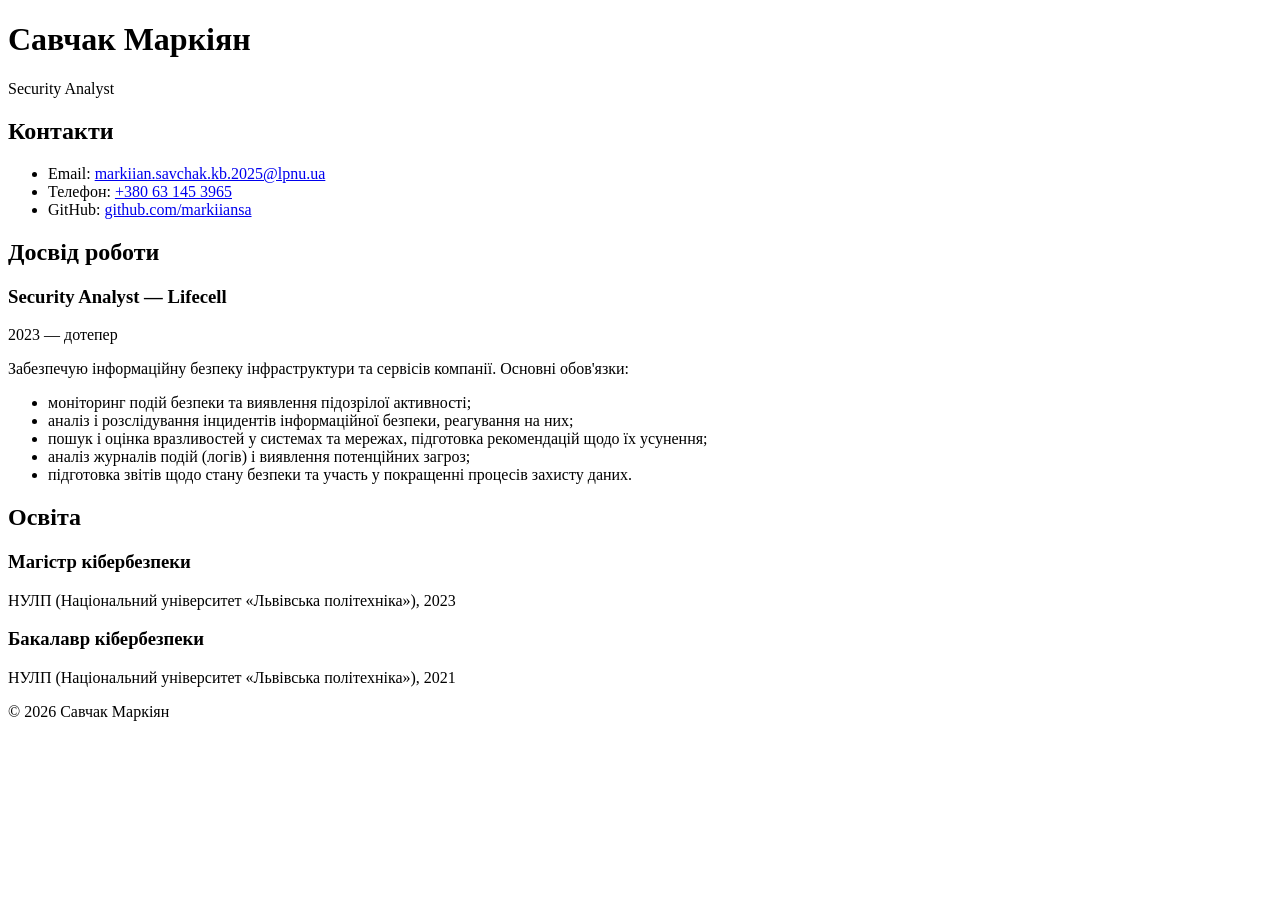
==== index.html @ 3d5c34f7 "Initial commit of CV structure" ====
<!DOCTYPE html>
<html lang="uk">
<head>
  <meta charset="UTF-8">
  <meta name="viewport" content="width=device-width, initial-scale=1.0">
  <meta name="description" content="Резюме Савчака Маркіяна — Security Analyst">
  <title>Резюме — Савчак Маркіян</title>
</head>
<body>

  <header>
    <h1>Савчак Маркіян</h1>
    <p>Security Analyst</p>
  </header>

  <main>
    <section id="contacts">
      <h2>Контакти</h2>
      <ul>
        <li>Email: <a href="mailto:markiian.savchak.kb.2025@lpnu.ua">markiian.savchak.kb.2025@lpnu.ua</a></li>
        <li>Телефон: <a href="tel:+380631453965">+380 63 145 3965</a></li>
        <li>GitHub: <a href="https://github.com/markiiansa" target="_blank" rel="noopener noreferrer">github.com/markiiansa</a></li>
      </ul>
    </section>

    <section id="experience">
      <h2>Досвід роботи</h2>
      <article>
        <h3>Security Analyst — Lifecell</h3>
        <p><time datetime="2023">2023</time> — дотепер</p>
        <p>Забезпечую інформаційну безпеку інфраструктури та сервісів компанії. Основні обов'язки:</p>
        <ul>
          <li>моніторинг подій безпеки та виявлення підозрілої активності;</li>
          <li>аналіз і розслідування інцидентів інформаційної безпеки, реагування на них;</li>
          <li>пошук і оцінка вразливостей у системах та мережах, підготовка рекомендацій щодо їх усунення;</li>
          <li>аналіз журналів подій (логів) і виявлення потенційних загроз;</li>
          <li>підготовка звітів щодо стану безпеки та участь у покращенні процесів захисту даних.</li>
        </ul>
      </article>
    </section>

    <section id="education">
      <h2>Освіта</h2>
      <article>
        <h3>Магістр кібербезпеки</h3>
        <p>НУЛП (Національний університет «Львівська політехніка»), <time datetime="2023">2023</time></p>
      </article>
      <article>
        <h3>Бакалавр кібербезпеки</h3>
        <p>НУЛП (Національний університет «Львівська політехніка»), <time datetime="2021">2021</time></p>
      </article>
    </section>
  </main>

  <footer>
    <p>&copy; 2026 Савчак Маркіян</p>
  </footer>

</body>
</html>
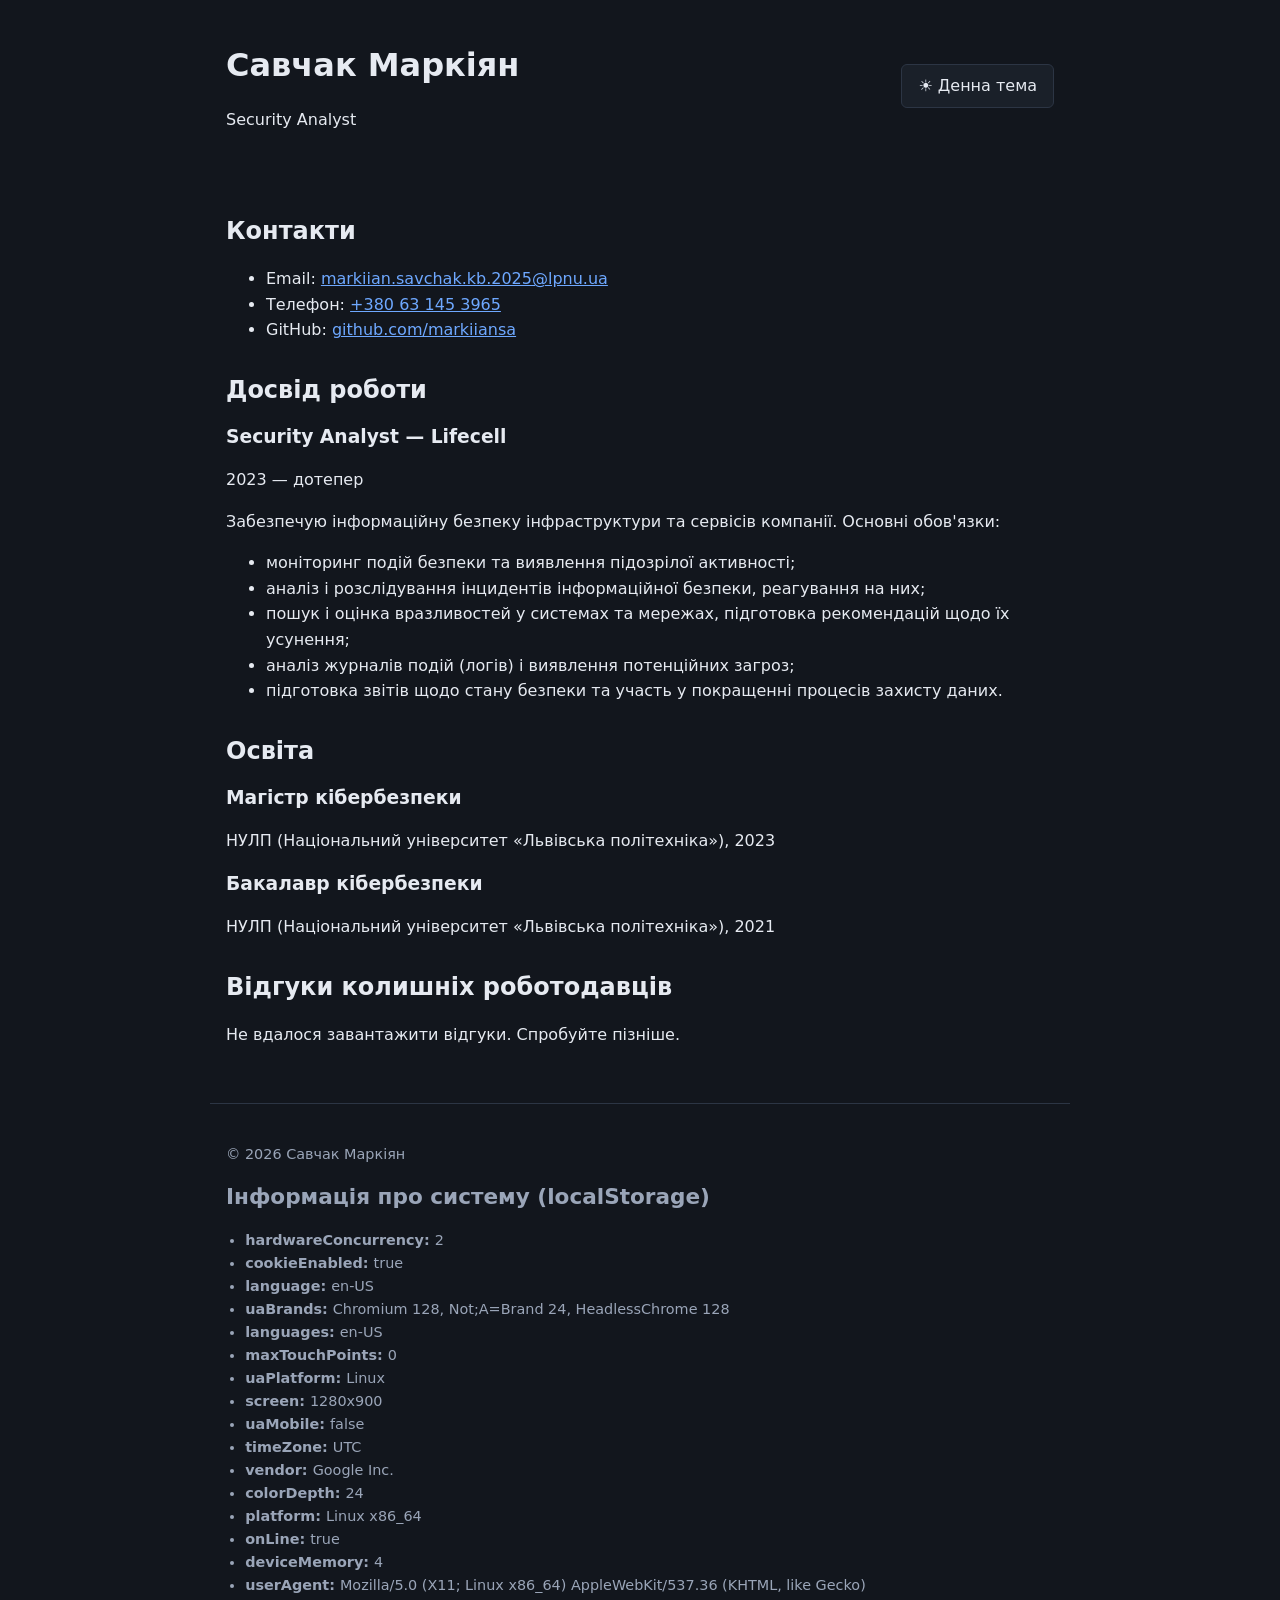
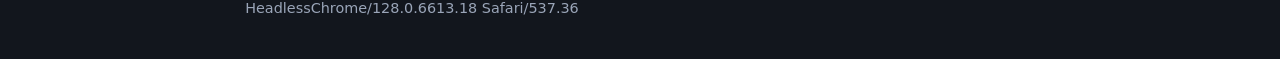
==== commit 234d373d: "Lab 4: JavaScript + React" ====
--- a/index.html
+++ b/index.html
@@ -1,16 +1,19 @@
 <!DOCTYPE html>
-<html lang="uk">
+<html lang="uk" data-theme="light">
 <head>
   <meta charset="UTF-8">
   <meta name="viewport" content="width=device-width, initial-scale=1.0">
   <meta name="description" content="Резюме Савчака Маркіяна — Security Analyst">
   <title>Резюме — Савчак Маркіян</title>
+  <link rel="stylesheet" href="css/style.css">
 </head>
 <body>
-
   <header>
-    <h1>Савчак Маркіян</h1>
-    <p>Security Analyst</p>
+    <div>
+      <h1>Савчак Маркіян</h1>
+      <p>Security Analyst</p>
+    </div>
+    <button id="theme-toggle" type="button" aria-label="Перемкнути тему">🌙 Нічна тема</button>
   </header>
 
   <main>
@@ -50,11 +53,46 @@
         <p>НУЛП (Національний університет «Львівська політехніка»), <time datetime="2021">2021</time></p>
       </article>
     </section>
+
+    <section id="reviews">
+      <h2>Відгуки колишніх роботодавців</h2>
+      <p id="reviews-status">Завантаження відгуків…</p>
+      <div id="reviews-list"></div>
+    </section>
   </main>
 
   <footer>
     <p>&copy; 2026 Савчак Маркіян</p>
+    <h2>Інформація про систему (localStorage)</h2>
+    <ul id="storage-info"></ul>
   </footer>
 
+  <!-- Модальне вікно зворотного зв'язку (з'являється через 1 хвилину) -->
+  <div id="feedback-modal" class="modal" role="dialog" aria-modal="true" aria-labelledby="feedback-title" hidden>
+    <div class="modal-content">
+      <h2 id="feedback-title">Зворотний зв'язок</h2>
+      <!-- Замініть YOUR_FORM_ID на endpoint зі свого акаунта Formspree -->
+      <form action="https://formspree.io/f/YOUR_FORM_ID" method="POST">
+        <label>Ім'я
+          <input type="text" name="name" required>
+        </label>
+        <label>Email
+          <input type="email" name="email" required>
+        </label>
+        <label>Номер телефону
+          <input type="tel" name="phone" required>
+        </label>
+        <label>Повідомлення
+          <textarea name="message" rows="4" required></textarea>
+        </label>
+        <div class="modal-actions">
+          <button type="submit">Надіслати</button>
+          <button type="button" id="modal-close">Закрити</button>
+        </div>
+      </form>
+    </div>
+  </div>
+
+  <script src="js/script.js"></script>
 </body>
-</html>+</html>
--- a/css/style.css
+++ b/css/style.css
@@ -0,0 +1,80 @@
+:root {
+  --bg: #f6f7f9;
+  --surface: #ffffff;
+  --text: #1c2330;
+  --muted: #5b6678;
+  --accent: #1b5fd1;
+  --border: #d9dee7;
+}
+[data-theme="dark"] {
+  --bg: #12161d;
+  --surface: #1a2029;
+  --text: #e6eaf1;
+  --muted: #9aa5b8;
+  --accent: #6ea8ff;
+  --border: #2c3544;
+}
+* { box-sizing: border-box; }
+body {
+  margin: 0;
+  font-family: system-ui, -apple-system, "Segoe UI", Roboto, sans-serif;
+  line-height: 1.6;
+  background: var(--bg);
+  color: var(--text);
+  transition: background .25s, color .25s;
+}
+header, main, footer { max-width: 860px; margin: 0 auto; padding: 1.5rem 1rem; }
+header { display: flex; justify-content: space-between; align-items: center; gap: 1rem; }
+h1, h2, h3 { line-height: 1.25; }
+section { margin-bottom: 2rem; }
+a { color: var(--accent); }
+button {
+  font: inherit;
+  padding: .5rem 1rem;
+  border: 1px solid var(--border);
+  border-radius: 6px;
+  background: var(--surface);
+  color: var(--text);
+  cursor: pointer;
+}
+button:hover { border-color: var(--accent); }
+button:focus-visible, input:focus-visible, textarea:focus-visible { outline: 2px solid var(--accent); outline-offset: 2px; }
+
+.review {
+  background: var(--surface);
+  border: 1px solid var(--border);
+  border-radius: 8px;
+  padding: 1rem;
+  margin-bottom: .75rem;
+}
+.review h3 { margin: 0 0 .25rem; font-size: 1.05rem; }
+.review .author { color: var(--muted); font-size: .9rem; margin: 0 0 .5rem; }
+.review p { margin: 0; }
+
+footer { border-top: 1px solid var(--border); color: var(--muted); font-size: .9rem; }
+#storage-info { padding-left: 1.2rem; word-break: break-word; }
+
+.modal {
+  position: fixed; inset: 0;
+  background: rgba(0, 0, 0, .55);
+  display: flex; align-items: center; justify-content: center;
+  padding: 1rem; z-index: 100;
+}
+.modal[hidden] { display: none; }
+.modal-content {
+  background: var(--surface);
+  color: var(--text);
+  border: 1px solid var(--border);
+  border-radius: 10px;
+  padding: 1.5rem;
+  width: 100%; max-width: 440px;
+}
+.modal-content label { display: block; margin-bottom: .75rem; }
+.modal-content input, .modal-content textarea {
+  display: block; width: 100%;
+  margin-top: .25rem; padding: .5rem;
+  font: inherit;
+  border: 1px solid var(--border); border-radius: 6px;
+  background: var(--bg); color: var(--text);
+}
+.modal-actions { display: flex; gap: .5rem; justify-content: flex-end; }
